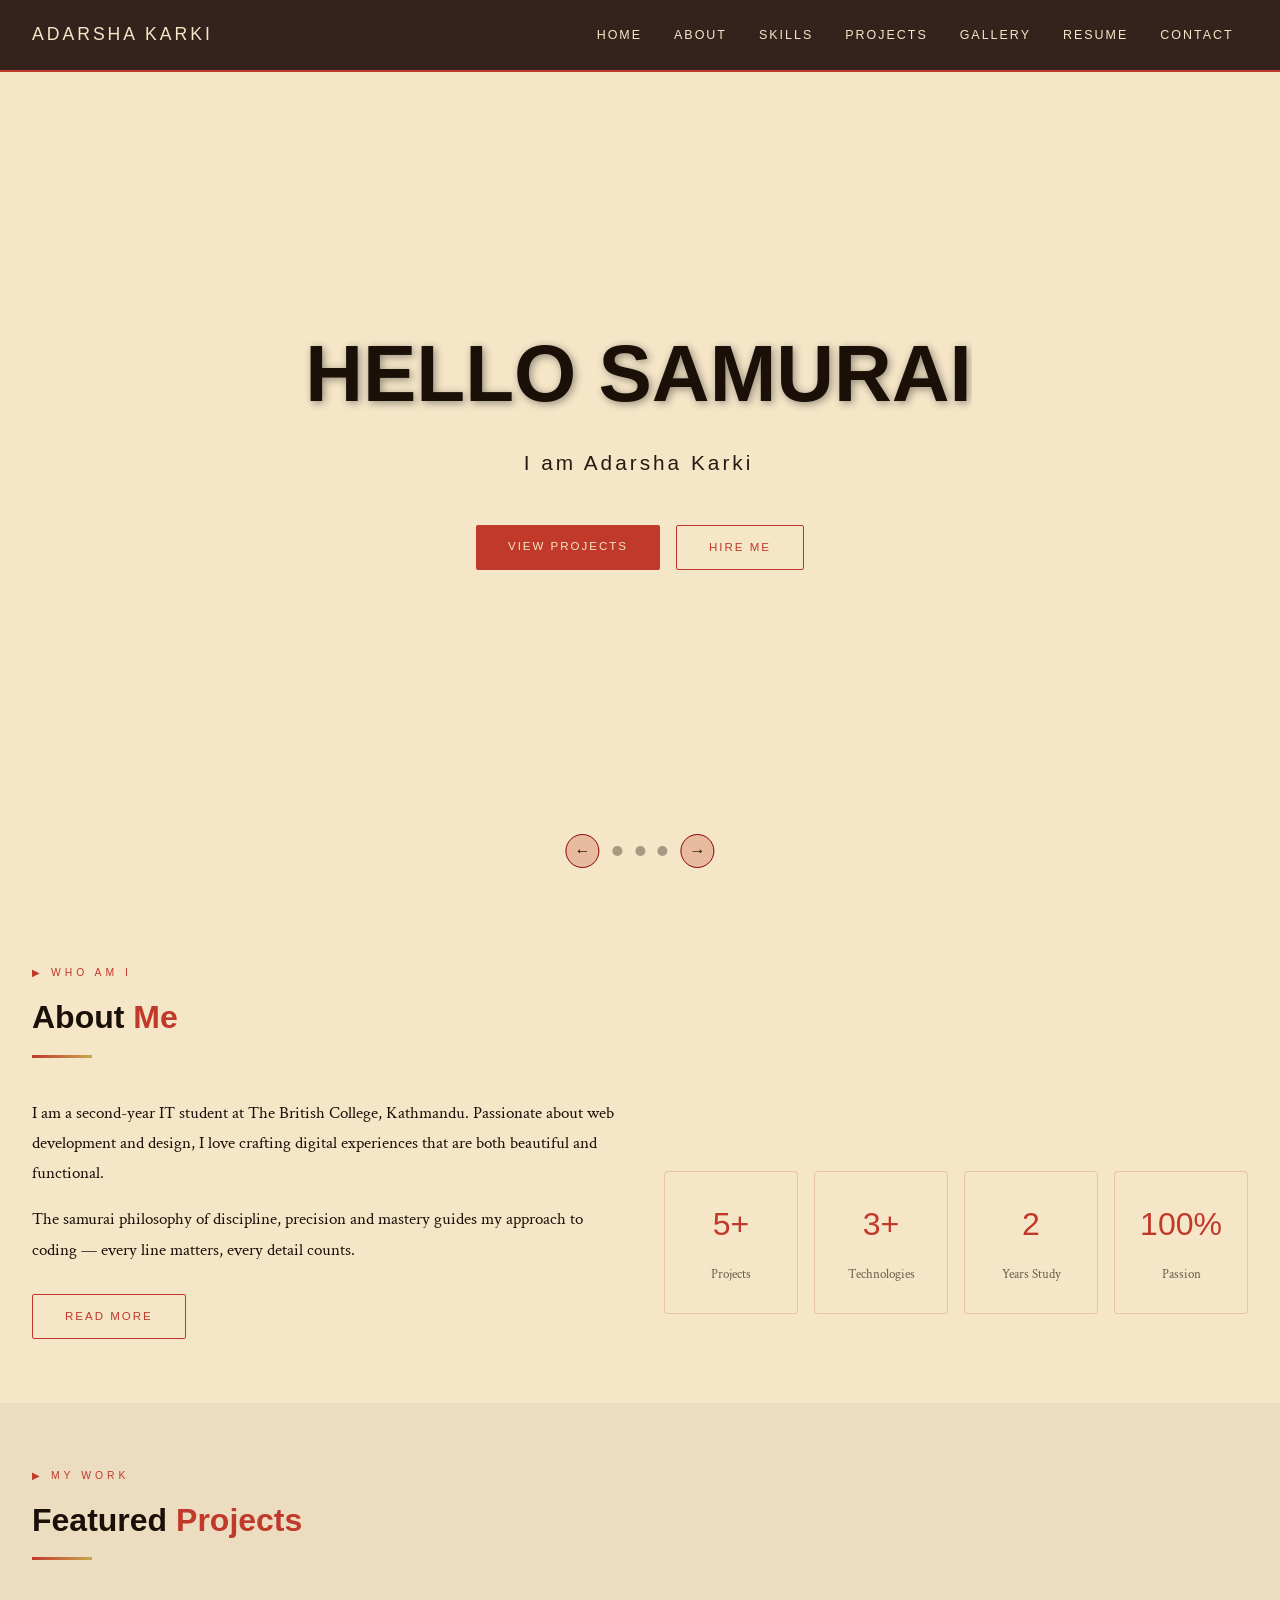
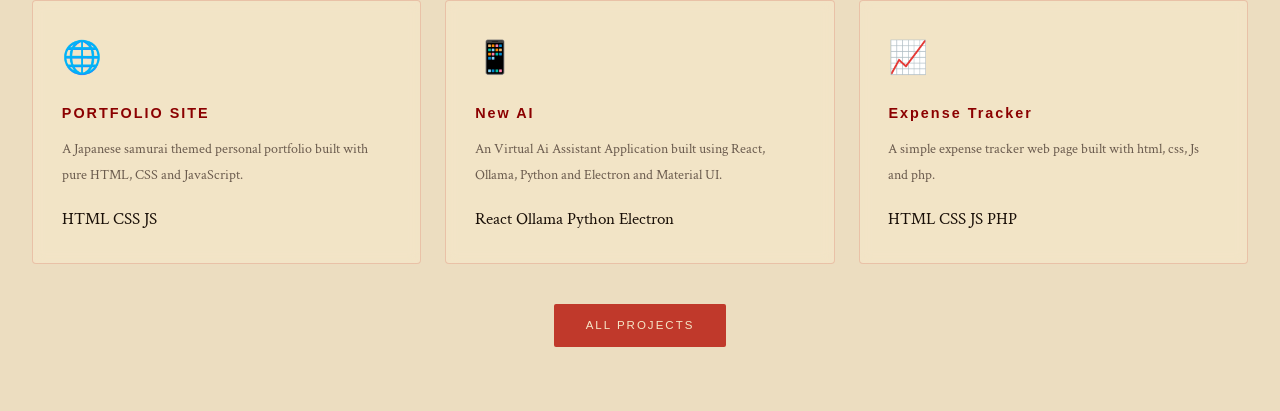
==== index.html @ e4d28530 "added feature projects in home page" ====
<!doctype html>
<html lang="en">
  <head>
    <meta charset="UTF-8" />
    <meta name="viewport" content="width=device-width, initial-scale=1.0" />
    <title>Adarsha Karki | Home</title>
    <link rel="preconnect" href="https://fonts.cdnfonts.com" />
    <link
      href="https://fonts.cdnfonts.com/css/electroharmonix"
      rel="stylesheet"
    />
    <link
      href="https://fonts.googleapis.com/css2?family=Cinzel:wght@400;700&family=Crimson+Text:ital,wght@0,400;0,600;1,400&display=swap"
      rel="stylesheet"
    />
    <link rel="stylesheet" href="css/style.css" />
  </head>
  <body>
    <!--  navbar  -->
    <header class="site-header">
      <div class="nav-inner">
        <a href="index.html" class="site-logo">ADARSHA KARKI</a>
        <nav>
          <ul class="nav-menu">
            <li><a href="index.html">Home</a></li>
            <li><a href="about.html">About</a></li>
            <li><a href="skills.html">Skills</a></li>
            <li><a href="projects.html">Projects</a></li>
            <li><a href="gallery.html">Gallery</a></li>
            <li><a href="resume.html">Resume</a></li>
            <li><a href="contact.html">Contact</a></li>
          </ul>
        </nav>
      </div>
    </header>
    <main>
      <!-- image slider -->
      <section class="hero">
        <div class="slider-wrap">
          <div class="slide slide-1 active">
            <div class="slide-content">
              <h1 class="hero-title">
                <span class="typing">HELLO SAMURAI</span>
              </h1>
              <p class="hero-sub">
                <span class="typing-2">I am Adarsha Karki</span>
              </p>
              <div
                style="
                  margin-top: 2rem;
                  display: flex;
                  gap: 1rem;
                  justify-content: center;
                  flex-wrap: wrap;
                "
              >
                <a href="projects.html" class="btn btn-red">View Projects</a>
                <a href="contact.html" class="btn btn-outline">Hire Me</a>
              </div>
            </div>
          </div>

          <div class="slide slide-2">
            <div class="slide-content">
              <h1 class="hero-title">WEB <span class="red">DEVELOPER</span></h1>
              <p class="hero-sub">HTML &bull; CSS &bull; JAVASCRIPT</p>
              <p
                style="
                  color: var(--charcoal);
                  max-width: 480px;
                  margin: 1rem auto 2rem;
                "
              >
                Building fast, clean and beautiful websites — one pixel at a
                time.
              </p>
              <a href="skills.html" class="btn btn-red">My Skills</a>
            </div>
          </div>

          <div class="slide slide-3">
            <div class="slide-content">
              <h1 class="hero-title">LET'S <span class="red">CREATE</span></h1>
              <p class="hero-sub">OPEN TO OPPORTUNITIES</p>
              <p
                style="
                  color: var(--charcoal);
                  max-width: 480px;
                  margin: 1rem auto 2rem;
                "
              >
                Available for freelance projects, internships and
                collaborations.
              </p>
              <a href="contact.html" class="btn btn-red">Get In Touch</a>
            </div>
          </div>
        </div>

        <div class="slider-controls">
          <button class="s-btn prev" aria-label="Previous slide">
            &#8592;
          </button>
          <button class="s-dot" aria-label="Slide 1"></button>
          <button class="s-dot" aria-label="Slide 2"></button>
          <button class="s-dot" aria-label="Slide 3"></button>
          <button class="s-btn next" aria-label="Next slide">&#8594;</button>
        </div>
      </section>

      <!-- short about me -->
      <section class="section">
        <div class="page-wrap">
          <span class="sec-label">&#9654; Who Am I</span>
          <h2 class="sec-title">About <span>Me</span></h2>
          <div class="sec-line"></div>
          <div class="grid-2" style="align-items: center; gap: 3rem">
            <div>
              <p style="margin-bottom: 1rem">
                I am a second-year IT student at The British College, Kathmandu.
                Passionate about web development and design, I love crafting
                digital experiences that are both beautiful and functional.
              </p>
              <p style="margin-bottom: 1.8rem">
                The samurai philosophy of discipline, precision and mastery
                guides my approach to coding — every line matters, every detail
                counts.
              </p>
              <a href="about.html" class="btn btn-outline">Read More</a>
            </div>
            <div class="stats-grid">
              <div class="stat-box">
                <span class="stat-num">5+</span>
                <span class="stat-lbl">Projects</span>
              </div>
              <div class="stat-box">
                <span class="stat-num">3+</span>
                <span class="stat-lbl">Technologies</span>
              </div>
              <div class="stat-box">
                <span class="stat-num">2</span>
                <span class="stat-lbl">Years Study</span>
              </div>
              <div class="stat-box">
                <span class="stat-num">100%</span>
                <span class="stat-lbl">Passion</span>
              </div>
            </div>
          </div>
        </div>
      </section>

      <!-- featured projects -->
      <section class="section section-alt">
        <div class="page-wrap">
          <span class="sec-label">&#9654; My Work</span>
          <h2 class="sec-title">Featured <span>Projects</span></h2>
          <div class="sec-line"></div>
          <div class="grid-3">
            <div class="card">
              <div style="font-size: 2rem; margin-bottom: 0.8rem">
                &#127760;
              </div>
              <h3
                style="
                  font-family: &quot;Electroharmonix&quot;, sans-serif;
                  font-size: 0.9rem;
                  letter-spacing: 2px;
                  margin-bottom: 0.6rem;
                  color: var(--red-dark);
                "
              >
                PORTFOLIO SITE
              </h3>
              <p
                style="
                  font-size: 0.9rem;
                  color: var(--muted);
                  margin-bottom: 1rem;
                "
              >
                A Japanese samurai themed personal portfolio built with pure
                HTML, CSS and JavaScript.
              </p>
              <span class="badge badge-red">HTML</span>
              <span class="badge badge-navy">CSS</span>
              <span class="badge badge-gold">JS</span>
            </div>
            <div class="card">
              <div style="font-size: 2rem; margin-bottom: 0.8rem">
                &#128241;
              </div>
              <h3
                style="
                  font-family: &quot;Electroharmonix&quot;, sans-serif;
                  font-size: 0.9rem;
                  letter-spacing: 2px;
                  margin-bottom: 0.6rem;
                  color: var(--red-dark);
                "
              >
                New AI
              </h3>
              <p
                style="
                  font-size: 0.9rem;
                  color: var(--muted);
                  margin-bottom: 1rem;
                "
              >
                An Virtual Ai Assistant Application built using React, Ollama,
                Python and Electron and Material UI.
              </p>
              <span class="badge badge-red">React</span>
              <span class="badge badge-gold">Ollama</span>
              <span class="badge badge-navy">Python</span>
              <span class="badge badge-gold">Electron</span>
            </div>
            <div class="card">
              <div style="font-size: 2rem; margin-bottom: 0.8rem">
                &#128200;
              </div>
              <h3
                style="
                  font-family: &quot;Electroharmonix&quot;, sans-serif;
                  font-size: 0.9rem;
                  letter-spacing: 2px;
                  margin-bottom: 0.6rem;
                  color: var(--red-dark);
                "
              >
                Expense Tracker
              </h3>
              <p
                style="
                  font-size: 0.9rem;
                  color: var(--muted);
                  margin-bottom: 1rem;
                "
              >
                A simple expense tracker web page built with html, css, Js and
                php.
              </p>
              <span class="badge badge-red">HTML</span>
              <span class="badge badge-navy">CSS</span>
              <span class="badge badge-gold">JS</span>
              <span class="badge badge-red">PHP</span>
            </div>
          </div>
          <div style="text-align: center; margin-top: 2.5rem">
            <a href="projects.html" class="btn btn-red">All Projects</a>
          </div>
        </div>
      </section>
    </main>

    <script src="js/main.js"></script>
  </body>
</html>
---- css/style.css ----
@import url("https://fonts.cdnfonts.com/css/electroharmonix");
@import url("https://fonts.googleapis.com/css2?family=Cinzel:wght@400;600;700&family=Crimson+Text:ital,wght@0,400;0,600;1,400&display=swap");

/* variables */
:root {
  --red: #c0392b;
  --red-dark: #8b0000;
  --red-light: #e74c3c;
  --cream: #f5e6c8;
  --parchment: #ede0c4;
  --ink: #1a1008;
  --charcoal: #2c1810;
  --navy: #1a1f3a;
  --gold: #c9a84c;
  --muted: #6b5c4e;
  --max-width: 1280px;
  --nav-h: 72px;
}

*,
*::before,
*::after {
  margin: 0;
  padding: 0;
  box-sizing: border-box;
}

html {
  scroll-behavior: smooth;
}

body {
  background: var(--cream);
  color: var(--ink);
  font-family: "Crimson Text", Georgia, serif;
  font-size: 1.05rem;
  line-height: 1.8;
  min-height: 100vh;
  overflow-x: hidden;
}

.page-wrap {
  max-width: var(--max-width);
  margin: 0 auto;
  padding: 0 2rem;
}

/*  nav bar css */
.site-header {
  position: fixed;
  top: 0;
  left: 0;
  right: 0;
  height: var(--nav-h);
  z-index: 9999;
  background: rgba(26, 8, 4, 0.88);
  backdrop-filter: blur(10px);
  border-bottom: 2px solid var(--red);
}
.nav-inner {
  max-width: var(--max-width);
  margin: 0 auto;
  padding: 0 2rem;
  height: 100%;
  display: flex;
  align-items: center;
  justify-content: space-between;
}
.site-logo {
  font-family: "Electroharmonix", sans-serif;
  font-size: 1.1rem;
  color: var(--cream);
  text-decoration: none;
  letter-spacing: 3px;
}
.site-logo span {
  color: var(--red-light);
}

.nav-menu {
  display: flex;
  list-style: none;
  gap: 0.2rem;
}
.nav-menu a {
  font-family: "Electroharmonix", sans-serif;
  font-size: 0.78rem;
  letter-spacing: 2px;
  color: var(--cream);
  text-decoration: none;
  padding: 0.4rem 0.9rem;
  transition:
    color 0.25s,
    border-color 0.25s;
  border-bottom: 2px solid transparent;
  text-transform: uppercase;
}
.nav-menu a:hover {
  color: var(--red-light);
  border-color: var(--red-light);
}
.nav-menu a:visited {
  color: #d4a5a5;
}
.nav-menu a.active {
  color: var(--red-light);
  border-color: var(--red);
}

.hero {
  background-image: url(../images/samurai.png);
  background-position: center;
  background-attachment: fixed;
  background-size: cover;
  min-height: 100vh;
  display: flex;
  align-items: center;
  justify-content: center;
  padding-top: var(--nav-h);
  text-align: center;
  position: relative;
  overflow: hidden;
}
.slider-wrap {
  position: absolute;
  inset: 0;
}
.slide {
  position: absolute;
  inset: 0;
  display: flex;
  align-items: center;
  justify-content: center;
  opacity: 0;
  transition: opacity 1s ease;
  padding: 2rem;
}
.slide.active {
  opacity: 1;
}
.slide-content {
  position: relative;
  z-index: 2;
}

.hero-title {
  font-family: "Electroharmonix", sans-serif;
  font-size: clamp(2rem, 7vw, 5rem);
  color: var(--ink);
  text-shadow: 2px 2px 8px rgba(0, 0, 0, 0.4);
  line-height: 1.1;
  margin-bottom: 0.6rem;
}
.hero-title .red {
  color: var(--red);
}
.hero-sub {
  font-family: "Electroharmonix", sans-serif;
  font-size: clamp(0.9rem, 2.5vw, 1.3rem);
  color: var(--charcoal);
  letter-spacing: 3px;
  margin-bottom: 2rem;
}

/* typing animation (keep your existing effect) */
.typing {
  overflow: hidden;
  white-space: nowrap;
  border-right: 3px solid var(--ink);
  width: 0;
  animation:
    typing 3s steps(20) forwards,
    blink 0.7s step-end 3,
    hideCursor 0s forwards 3s;
  display: inline-block;
}
.typing-2 {
  overflow: hidden;
  white-space: nowrap;
  border-right: 3px solid transparent;
  width: 0;
  display: inline-block;
  animation:
    typing 3s steps(20) forwards 3s,
    showCursor 0s forwards 3s,
    blink 0.7s step-end 3 3s,
    hideCursor 0s forwards 6s;
}
@keyframes typing {
  from {
    width: 0;
  }
  to {
    width: 100%;
  }
}
@keyframes blink {
  50% {
    border-color: transparent;
  }
}
@keyframes showCursor {
  to {
    border-color: var(--ink);
  }
}
@keyframes hideCursor {
  to {
    border-color: transparent;
  }
}

.slider-controls {
  position: absolute;
  bottom: 2rem;
  left: 50%;
  transform: translateX(-50%);
  display: flex;
  align-items: center;
  gap: 0.8rem;
  z-index: 10;
}
.s-dot {
  width: 10px;
  height: 10px;
  border-radius: 50%;
  background: rgba(26, 8, 4, 0.35);
  border: none;
  cursor: pointer;
  transition: all 0.3s;
}
.s-dot.active {
  background: var(--red);
  transform: scale(1.4);
}
.s-btn {
  background: rgba(192, 57, 43, 0.25);
  border: 1px solid var(--red-dark);
  color: var(--ink);
  width: 34px;
  height: 34px;
  border-radius: 50%;
  cursor: pointer;
  font-size: 1rem;
  display: flex;
  align-items: center;
  justify-content: center;
  transition: background 0.25s;
}
.s-btn:hover {
  background: rgba(192, 57, 43, 0.55);
}

/* buttons */
.btn {
  display: inline-block;
  padding: 0.7rem 2rem;
  font-family: "Electroharmonix", sans-serif;
  font-size: 0.72rem;
  letter-spacing: 2px;
  text-decoration: none;
  cursor: pointer;
  border-radius: 2px;
  transition: all 0.3s;
  border: none;
  text-transform: uppercase;
}
.btn-red {
  background: var(--red);
  color: var(--cream);
}
.btn-red:hover {
  background: var(--red-dark);
  transform: translateY(-2px);
}
.btn-outline {
  background: transparent;
  color: var(--red);
  border: 1.5px solid var(--red);
}
.btn-outline:hover {
  background: var(--red);
  color: var(--cream);
  transform: translateY(-2px);
}

.section {
  padding: 4rem 0;
}
.section-alt {
  background: rgba(26, 8, 4, 0.04);
}

.sec-label {
  font-family: "Electroharmonix", sans-serif;
  font-size: 0.65rem;
  letter-spacing: 4px;
  color: var(--red);
  text-transform: uppercase;
  display: block;
  margin-bottom: 0.4rem;
}
.sec-title {
  font-family: "Electroharmonix", sans-serif;
  font-size: clamp(1.3rem, 3vw, 2rem);
  color: var(--ink);
  margin-bottom: 0.5rem;
}
.sec-title span {
  color: var(--red);
}
.sec-line {
  width: 60px;
  height: 3px;
  background: linear-gradient(90deg, var(--red), var(--gold));
  margin-bottom: 2.5rem;
}

/* grid layouts */
.grid-2 {
  display: grid;
  grid-template-columns: repeat(auto-fit, minmax(280px, 1fr));
  gap: 1.5rem;
}
.grid-3 {
  display: grid;
  grid-template-columns: repeat(auto-fit, minmax(240px, 1fr));
  gap: 1.5rem;
}
.grid-4 {
  display: grid;
  grid-template-columns: repeat(auto-fit, minmax(200px, 1fr));
  gap: 1.2rem;
}

/* status grid */
.stats-grid {
  display: grid;
  grid-template-columns: repeat(4, 1fr);
  gap: 1rem;
  margin-top: 3rem;
}
.stat-box {
  text-align: center;
  padding: 1.5rem 1rem;
  background: rgba(245, 230, 200, 0.75);
  border: 1px solid rgba(192, 57, 43, 0.2);
  border-radius: 4px;
}
.stat-num {
  font-family: sans-serif;
  font-size: 2rem;
  color: var(--red);
  display: block;
  margin-bottom: 0.3rem;
}
.stat-lbl {
  font-size: 0.82rem;
  color: var(--muted);
}

/* cards */
.card {
  background: rgba(245, 230, 200, 0.75);
  border: 1px solid rgba(192, 57, 43, 0.2);
  border-radius: 4px;
  padding: 1.8rem;
  backdrop-filter: blur(6px);
  transition:
    border-color 0.3s,
    transform 0.3s,
    box-shadow 0.3s;
}
.card:hover {
  border-color: var(--red);
  transform: translateY(-4px);
  box-shadow: 0 8px 24px rgba(192, 57, 43, 0.15);
}
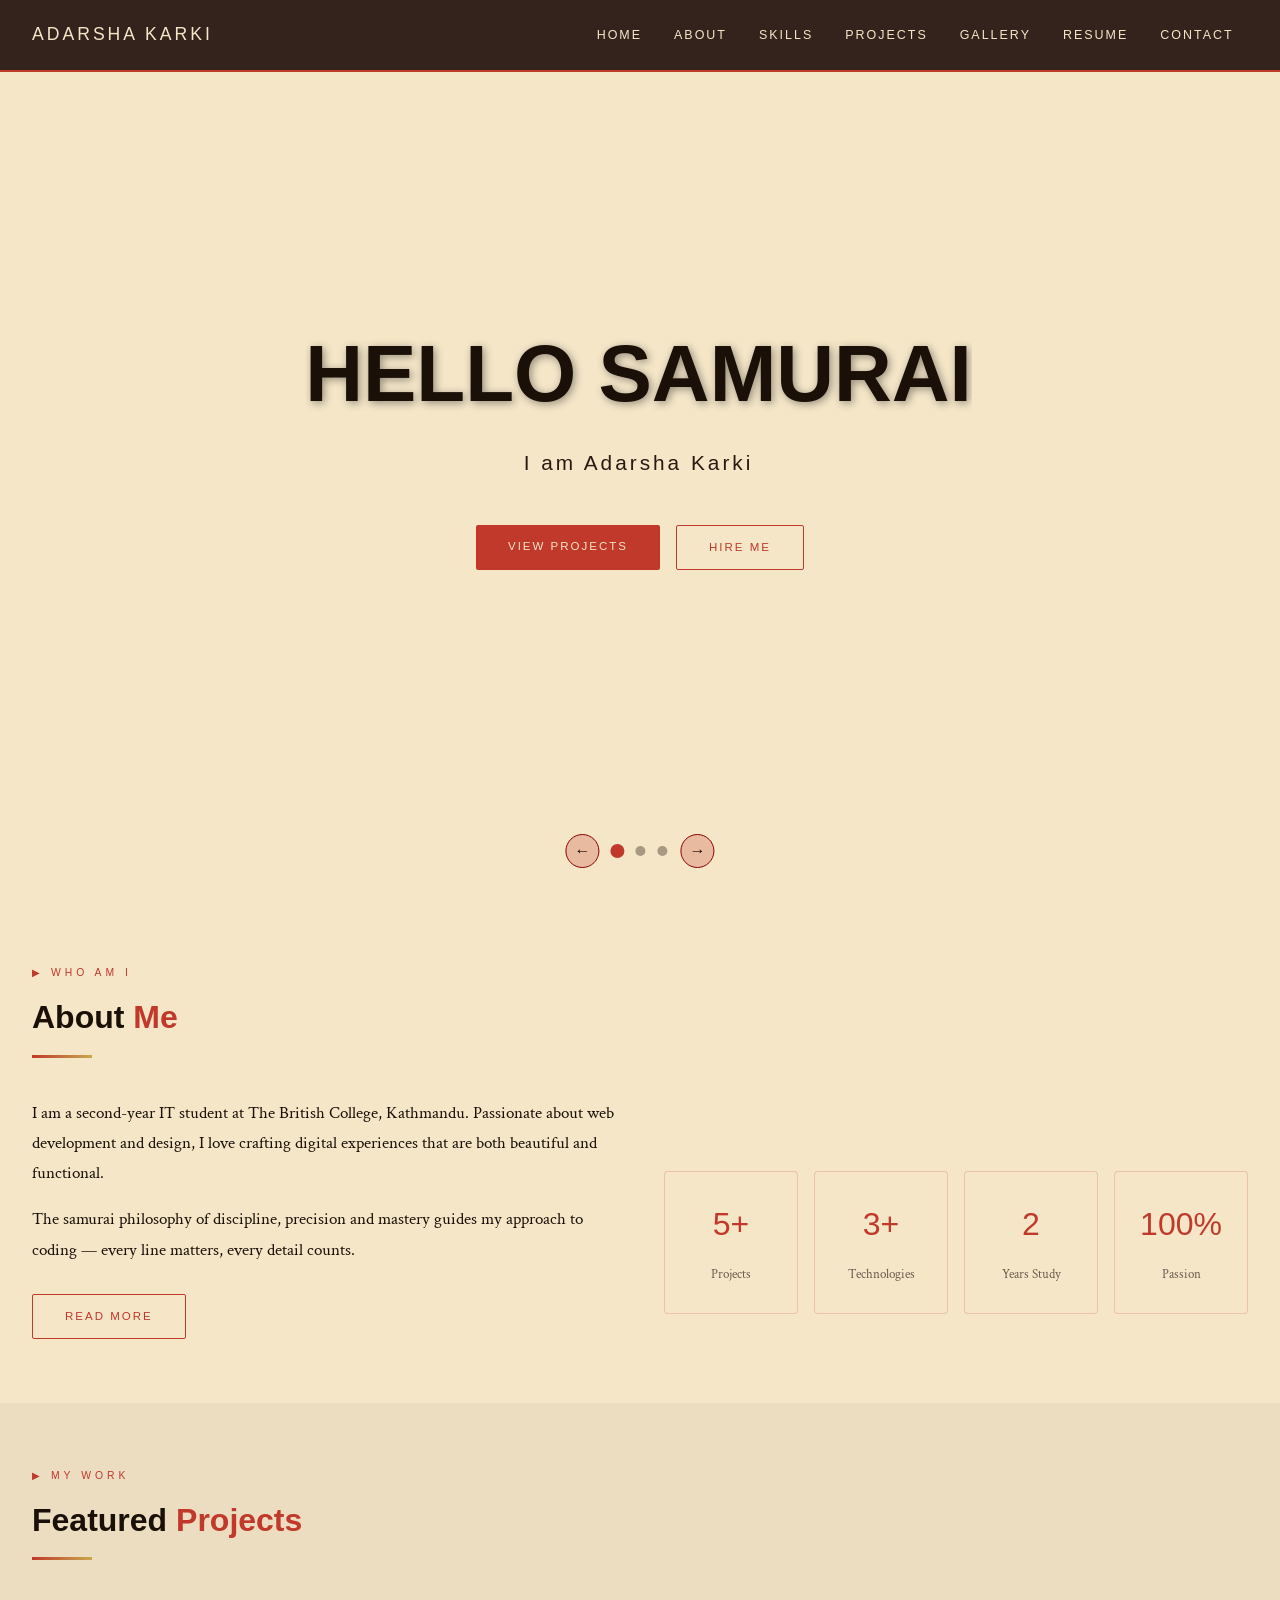
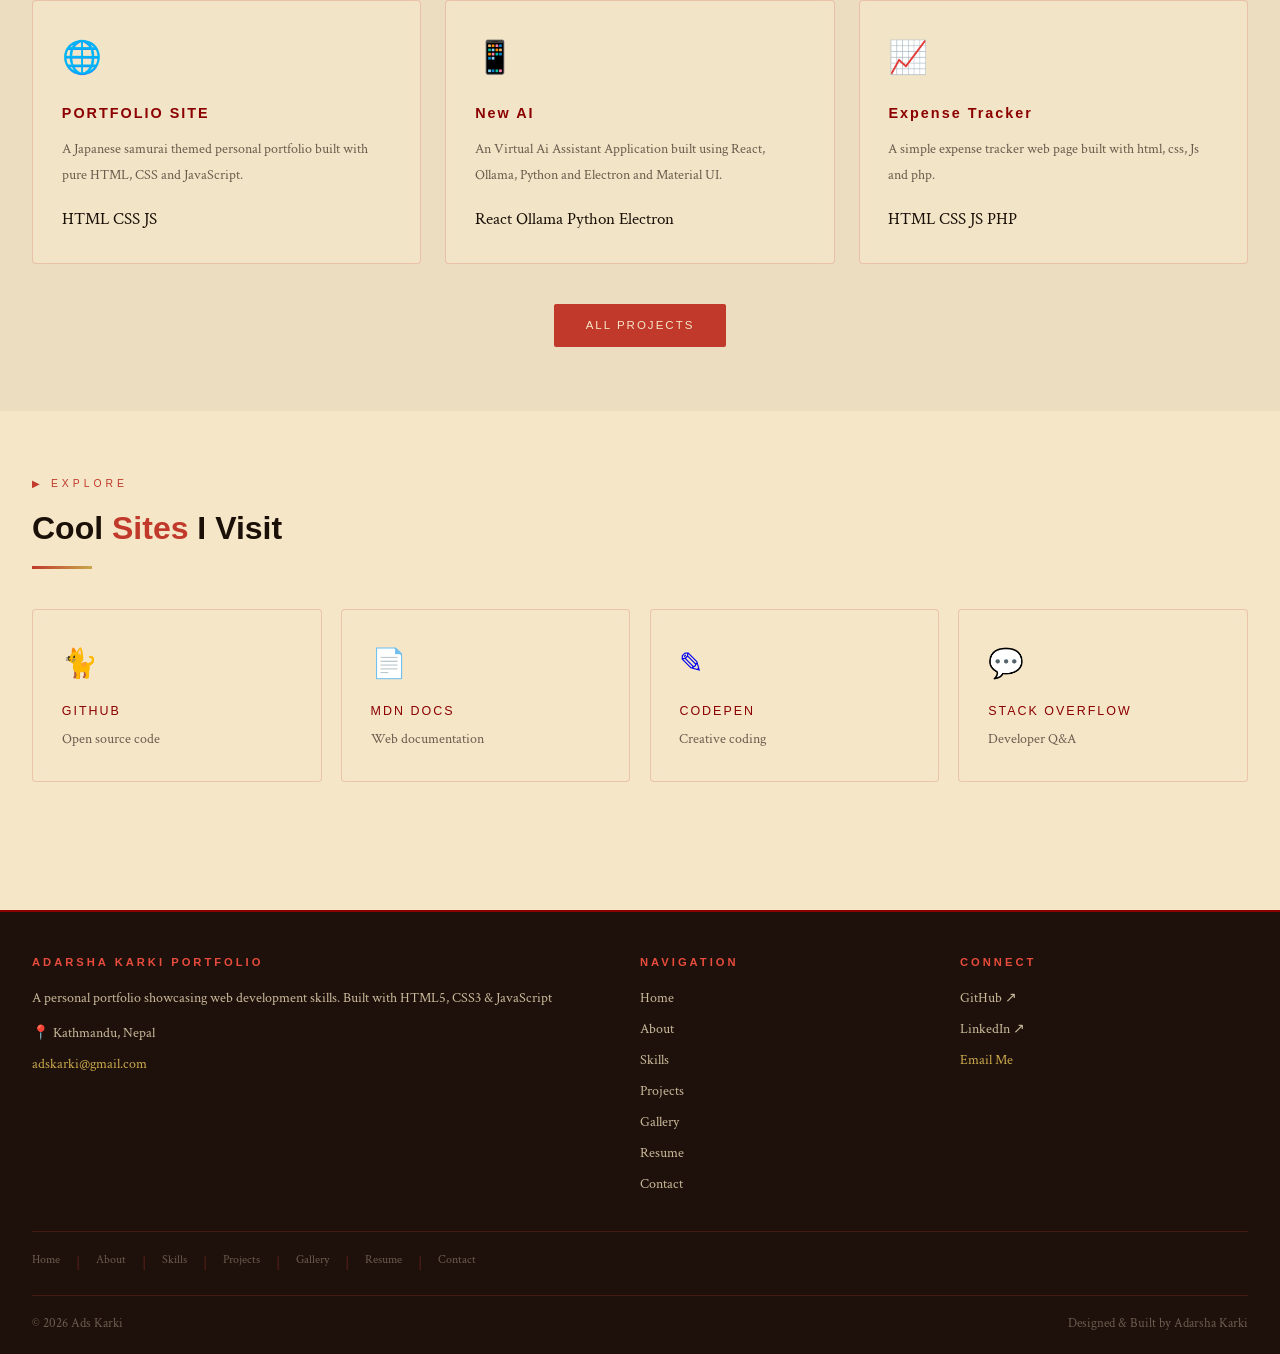
==== commit a1a033a8: "completed home page v1" ====
--- a/index.html
+++ b/index.html
@@ -252,7 +252,175 @@
           </div>
         </div>
       </section>
+
+      <!--  cool site i visit -->
+      <section class="section">
+        <div class="page-wrap">
+          <span class="sec-label">&#9654; Explore</span>
+          <h2 class="sec-title">Cool <span>Sites</span> I Visit</h2>
+          <div class="sec-line"></div>
+          <div class="grid-4">
+            <a
+              href="https://github.com"
+              target="_blank"
+              class="card"
+              style="text-decoration: none; display: block"
+              ><!-- req #16: target blank -->
+              <div style="font-size: 1.8rem; margin-bottom: 0.6rem">
+                &#128008;
+              </div>
+              <div
+                style="
+                  font-family: &quot;Electroharmonix&quot;, sans-serif;
+                  font-size: 0.78rem;
+                  letter-spacing: 2px;
+                  color: var(--red-dark);
+                  margin-bottom: 0.3rem;
+                "
+              >
+                GITHUB
+              </div>
+              <div style="font-size: 0.85rem; color: var(--muted)">
+                Open source code
+              </div>
+            </a>
+            <a
+              href="https://developer.mozilla.org"
+              target="_blank"
+              class="card"
+              style="text-decoration: none; display: block"
+            >
+              <div style="font-size: 1.8rem; margin-bottom: 0.6rem">
+                &#128196;
+              </div>
+              <div
+                style="
+                  font-family: &quot;Electroharmonix&quot;, sans-serif;
+                  font-size: 0.78rem;
+                  letter-spacing: 2px;
+                  color: var(--red-dark);
+                  margin-bottom: 0.3rem;
+                "
+              >
+                MDN DOCS
+              </div>
+              <div style="font-size: 0.85rem; color: var(--muted)">
+                Web documentation
+              </div>
+            </a>
+            <a
+              href="https://codepen.io"
+              target="_blank"
+              class="card"
+              style="text-decoration: none; display: block"
+            >
+              <div style="font-size: 1.8rem; margin-bottom: 0.6rem">
+                &#9998;
+              </div>
+              <div
+                style="
+                  font-family: &quot;Electroharmonix&quot;, sans-serif;
+                  font-size: 0.78rem;
+                  letter-spacing: 2px;
+                  color: var(--red-dark);
+                  margin-bottom: 0.3rem;
+                "
+              >
+                CODEPEN
+              </div>
+              <div style="font-size: 0.85rem; color: var(--muted)">
+                Creative coding
+              </div>
+            </a>
+            <a
+              href="https://stackoverflow.com"
+              target="_blank"
+              class="card"
+              style="text-decoration: none; display: block"
+            >
+              <div style="font-size: 1.8rem; margin-bottom: 0.6rem">
+                &#128172;
+              </div>
+              <div
+                style="
+                  font-family: &quot;Electroharmonix&quot;, sans-serif;
+                  font-size: 0.78rem;
+                  letter-spacing: 2px;
+                  color: var(--red-dark);
+                  margin-bottom: 0.3rem;
+                "
+              >
+                STACK OVERFLOW
+              </div>
+              <div style="font-size: 0.85rem; color: var(--muted)">
+                Developer Q&amp;A
+              </div>
+            </a>
+          </div>
+        </div>
+      </section>
     </main>
+
+    <!-- footer -->
+    <footer class="site-footer">
+      <div class="page-wrap">
+        <div class="footer-grid">
+          <div class="footer-col">
+            <h4>Adarsha Karki Portfolio</h4>
+            <p>
+              A personal portfolio showcasing web development skills. Built with
+              HTML5, CSS3 &amp; JavaScript
+            </p>
+            <p style="margin-top: 0.6rem">&#128205; Kathmandu, Nepal</p>
+            <p style="margin-top: 0.3rem">
+              <a href="mailto:adskarki@gmail.com" class="footer-email"
+                >adskarki@gmail.com</a
+              >
+            </p>
+            <!-- req #13 -->
+          </div>
+          <div class="footer-col">
+            <h4>Navigation</h4>
+            <a href="index.html">Home</a>
+            <a href="about.html">About</a>
+            <a href="skills.html">Skills</a>
+            <a href="projects.html">Projects</a>
+            <a href="gallery.html">Gallery</a>
+            <a href="resume.html">Resume</a>
+            <a href="contact.html">Contact</a>
+          </div>
+          <div class="footer-col">
+            <h4>Connect</h4>
+            <a
+              href="https://github.com/Ads4331X"
+              target="_blank"
+              class="ext-link"
+              >GitHub &#8599;</a
+            >
+            <a href="https://linkedin.com" target="_blank" class="ext-link"
+              >LinkedIn &#8599;</a
+            >
+            <a href="mailto:adarsha@email.com" class="footer-email">Email Me</a>
+          </div>
+        </div>
+
+        <!-- Secondary text-only navigation  -->
+        <div class="footer-sec-nav">
+          <a href="index.html">Home</a><span>|</span>
+          <a href="about.html">About</a><span>|</span>
+          <a href="skills.html">Skills</a><span>|</span>
+          <a href="projects.html">Projects</a><span>|</span>
+          <a href="gallery.html">Gallery</a><span>|</span>
+          <a href="resume.html">Resume</a><span>|</span>
+          <a href="contact.html">Contact</a>
+        </div>
+
+        <div class="footer-bottom">
+          <p>&copy; 2026 Ads Karki</p>
+          <p>Designed &amp; Built by Adarsha Karki</p>
+        </div>
+      </div>
+    </footer>
 
     <script src="js/main.js"></script>
   </body>
--- a/css/style.css
+++ b/css/style.css
@@ -376,3 +376,83 @@
   transform: translateY(-4px);
   box-shadow: 0 8px 24px rgba(192, 57, 43, 0.15);
 }
+
+/* footer */
+.site-footer {
+  background: rgba(20, 6, 2, 0.95);
+  border-top: 2px solid var(--red-dark);
+  padding: 2.5rem 0 1.2rem;
+  position: relative;
+  z-index: 10;
+  margin-top: 4rem;
+}
+.footer-grid {
+  display: grid;
+  grid-template-columns: 2fr 1fr 1fr;
+  gap: 2rem;
+  margin-bottom: 1.8rem;
+}
+.footer-col h4 {
+  font-family: "Electroharmonix", sans-serif;
+  font-size: 0.7rem;
+  letter-spacing: 3px;
+  color: var(--red-light);
+  text-transform: uppercase;
+  margin-bottom: 0.9rem;
+}
+.footer-col p,
+.footer-col a {
+  font-size: 0.88rem;
+  color: #c9b99a;
+  text-decoration: none;
+  display: block;
+  margin-bottom: 0.35rem;
+  transition: color 0.2s;
+}
+.footer-col a:hover {
+  color: var(--red-light);
+}
+.footer-col a:visited {
+  color: #a07878;
+}
+.footer-email {
+  color: var(--gold) !important;
+}
+
+/* secondary text-only nav in footer  */
+.footer-sec-nav {
+  display: flex;
+  flex-wrap: wrap;
+  gap: 0.5rem 1rem;
+  padding: 1rem 0;
+  border-top: 1px solid rgba(192, 57, 43, 0.25);
+  border-bottom: 1px solid rgba(192, 57, 43, 0.25);
+  margin-bottom: 1rem;
+}
+.footer-sec-nav a {
+  font-size: 0.78rem;
+  color: var(--muted);
+  text-decoration: none;
+  transition: color 0.2s;
+}
+.footer-sec-nav a:hover {
+  color: var(--red-light);
+}
+.footer-sec-nav a:visited {
+  color: #8a6060;
+}
+.footer-sec-nav span {
+  color: rgba(192, 57, 43, 0.35);
+}
+
+.footer-bottom {
+  display: flex;
+  justify-content: space-between;
+  align-items: center;
+  flex-wrap: wrap;
+  gap: 0.5rem;
+}
+.footer-bottom p {
+  font-size: 0.8rem;
+  color: var(--muted);
+}
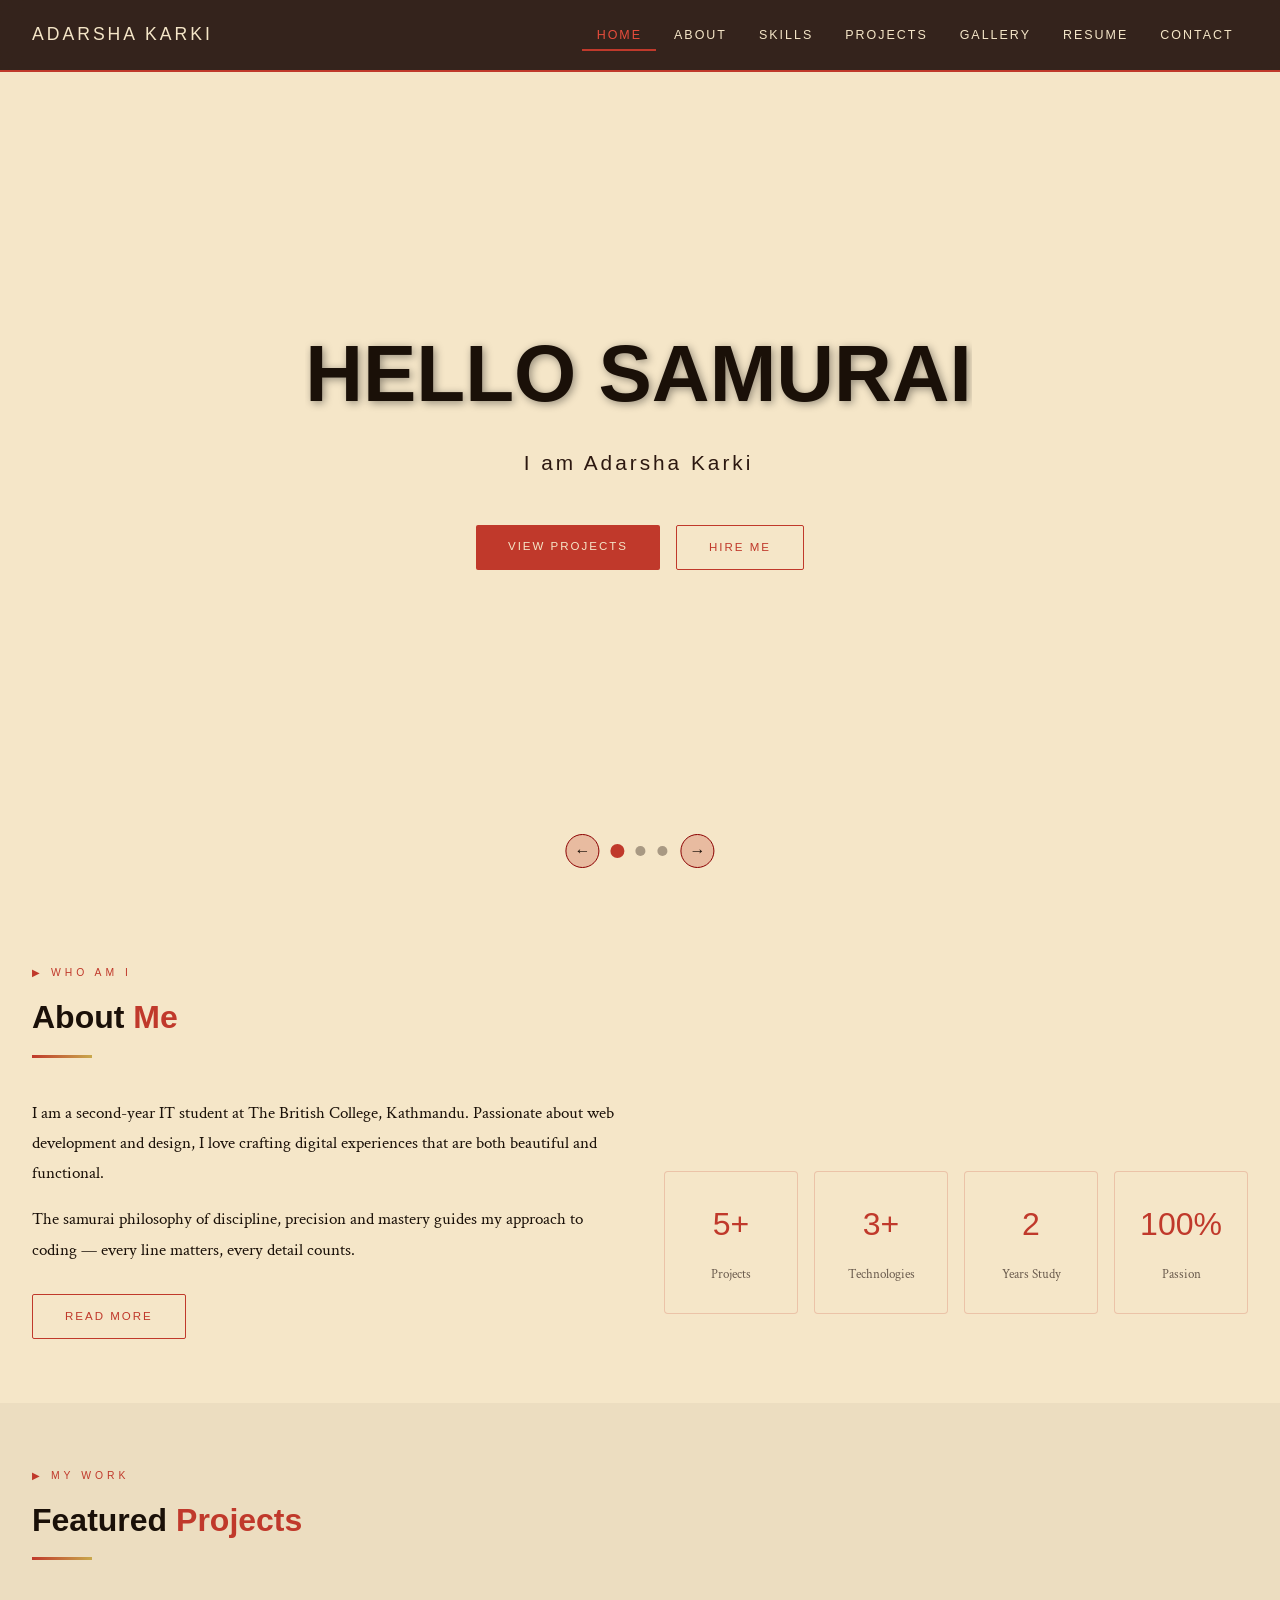
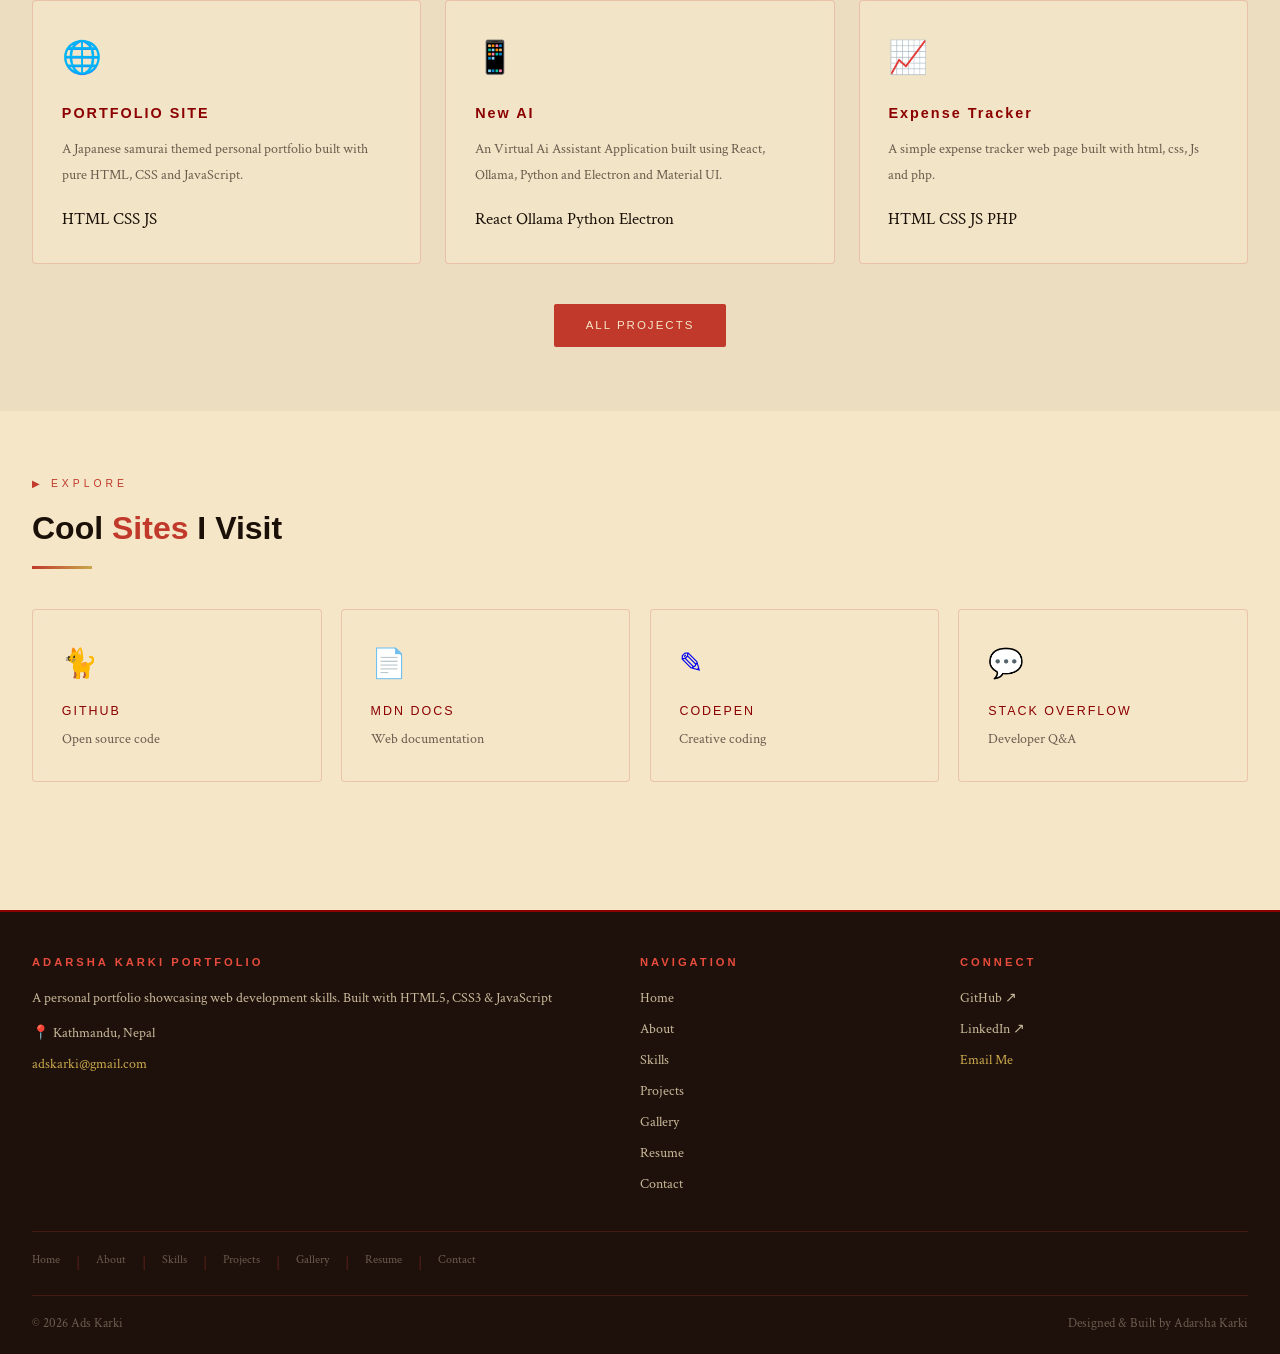
==== commit 1d7a776d: "made header and footer load by js using fetch" ====
--- a/index.html
+++ b/index.html
@@ -17,22 +17,7 @@
   </head>
   <body>
     <!--  navbar  -->
-    <header class="site-header">
-      <div class="nav-inner">
-        <a href="index.html" class="site-logo">ADARSHA KARKI</a>
-        <nav>
-          <ul class="nav-menu">
-            <li><a href="index.html">Home</a></li>
-            <li><a href="about.html">About</a></li>
-            <li><a href="skills.html">Skills</a></li>
-            <li><a href="projects.html">Projects</a></li>
-            <li><a href="gallery.html">Gallery</a></li>
-            <li><a href="resume.html">Resume</a></li>
-            <li><a href="contact.html">Contact</a></li>
-          </ul>
-        </nav>
-      </div>
-    </header>
+    <div id="header-placeholder"></div>
     <main>
       <!-- image slider -->
       <section class="hero">
@@ -362,65 +347,7 @@
     </main>
 
     <!-- footer -->
-    <footer class="site-footer">
-      <div class="page-wrap">
-        <div class="footer-grid">
-          <div class="footer-col">
-            <h4>Adarsha Karki Portfolio</h4>
-            <p>
-              A personal portfolio showcasing web development skills. Built with
-              HTML5, CSS3 &amp; JavaScript
-            </p>
-            <p style="margin-top: 0.6rem">&#128205; Kathmandu, Nepal</p>
-            <p style="margin-top: 0.3rem">
-              <a href="mailto:adskarki@gmail.com" class="footer-email"
-                >adskarki@gmail.com</a
-              >
-            </p>
-            <!-- req #13 -->
-          </div>
-          <div class="footer-col">
-            <h4>Navigation</h4>
-            <a href="index.html">Home</a>
-            <a href="about.html">About</a>
-            <a href="skills.html">Skills</a>
-            <a href="projects.html">Projects</a>
-            <a href="gallery.html">Gallery</a>
-            <a href="resume.html">Resume</a>
-            <a href="contact.html">Contact</a>
-          </div>
-          <div class="footer-col">
-            <h4>Connect</h4>
-            <a
-              href="https://github.com/Ads4331X"
-              target="_blank"
-              class="ext-link"
-              >GitHub &#8599;</a
-            >
-            <a href="https://linkedin.com" target="_blank" class="ext-link"
-              >LinkedIn &#8599;</a
-            >
-            <a href="mailto:adarsha@email.com" class="footer-email">Email Me</a>
-          </div>
-        </div>
-
-        <!-- Secondary text-only navigation  -->
-        <div class="footer-sec-nav">
-          <a href="index.html">Home</a><span>|</span>
-          <a href="about.html">About</a><span>|</span>
-          <a href="skills.html">Skills</a><span>|</span>
-          <a href="projects.html">Projects</a><span>|</span>
-          <a href="gallery.html">Gallery</a><span>|</span>
-          <a href="resume.html">Resume</a><span>|</span>
-          <a href="contact.html">Contact</a>
-        </div>
-
-        <div class="footer-bottom">
-          <p>&copy; 2026 Ads Karki</p>
-          <p>Designed &amp; Built by Adarsha Karki</p>
-        </div>
-      </div>
-    </footer>
+    <div id="footer-placeholder"></div>
 
     <script src="js/main.js"></script>
   </body>
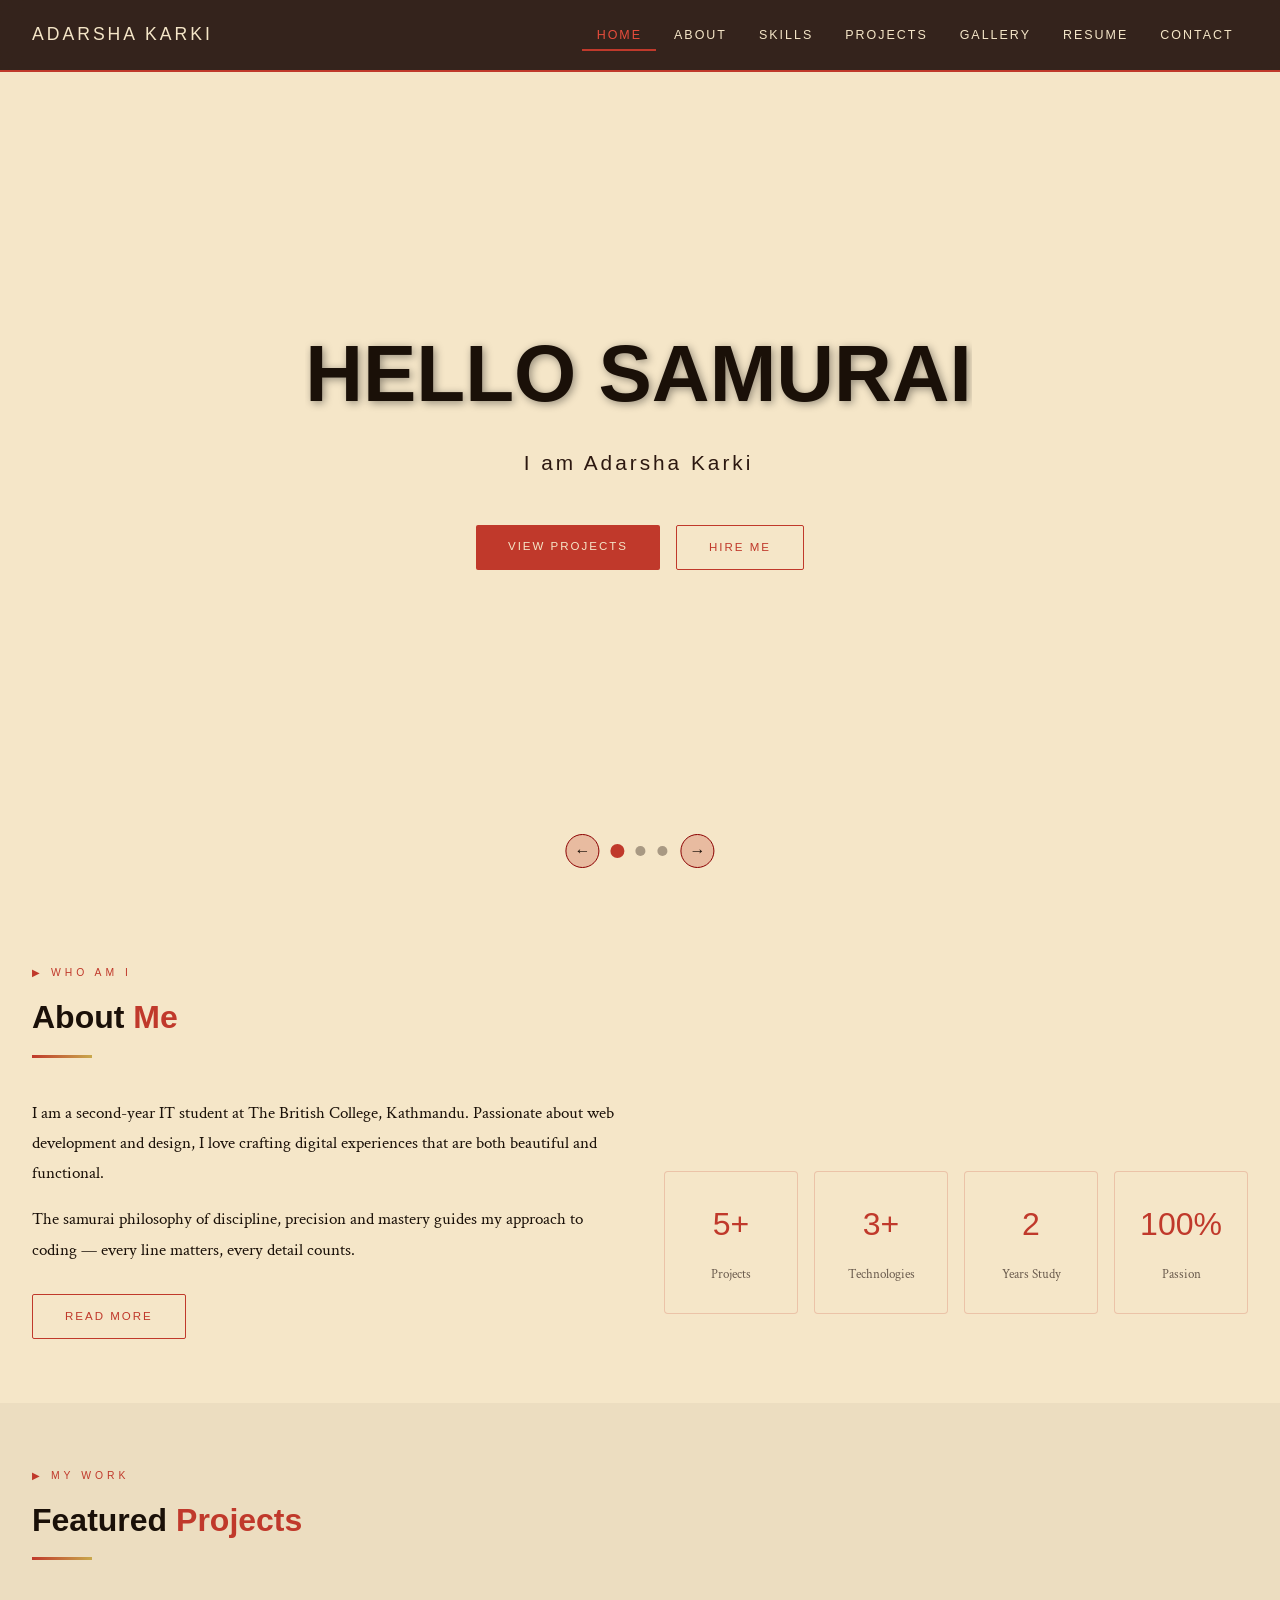
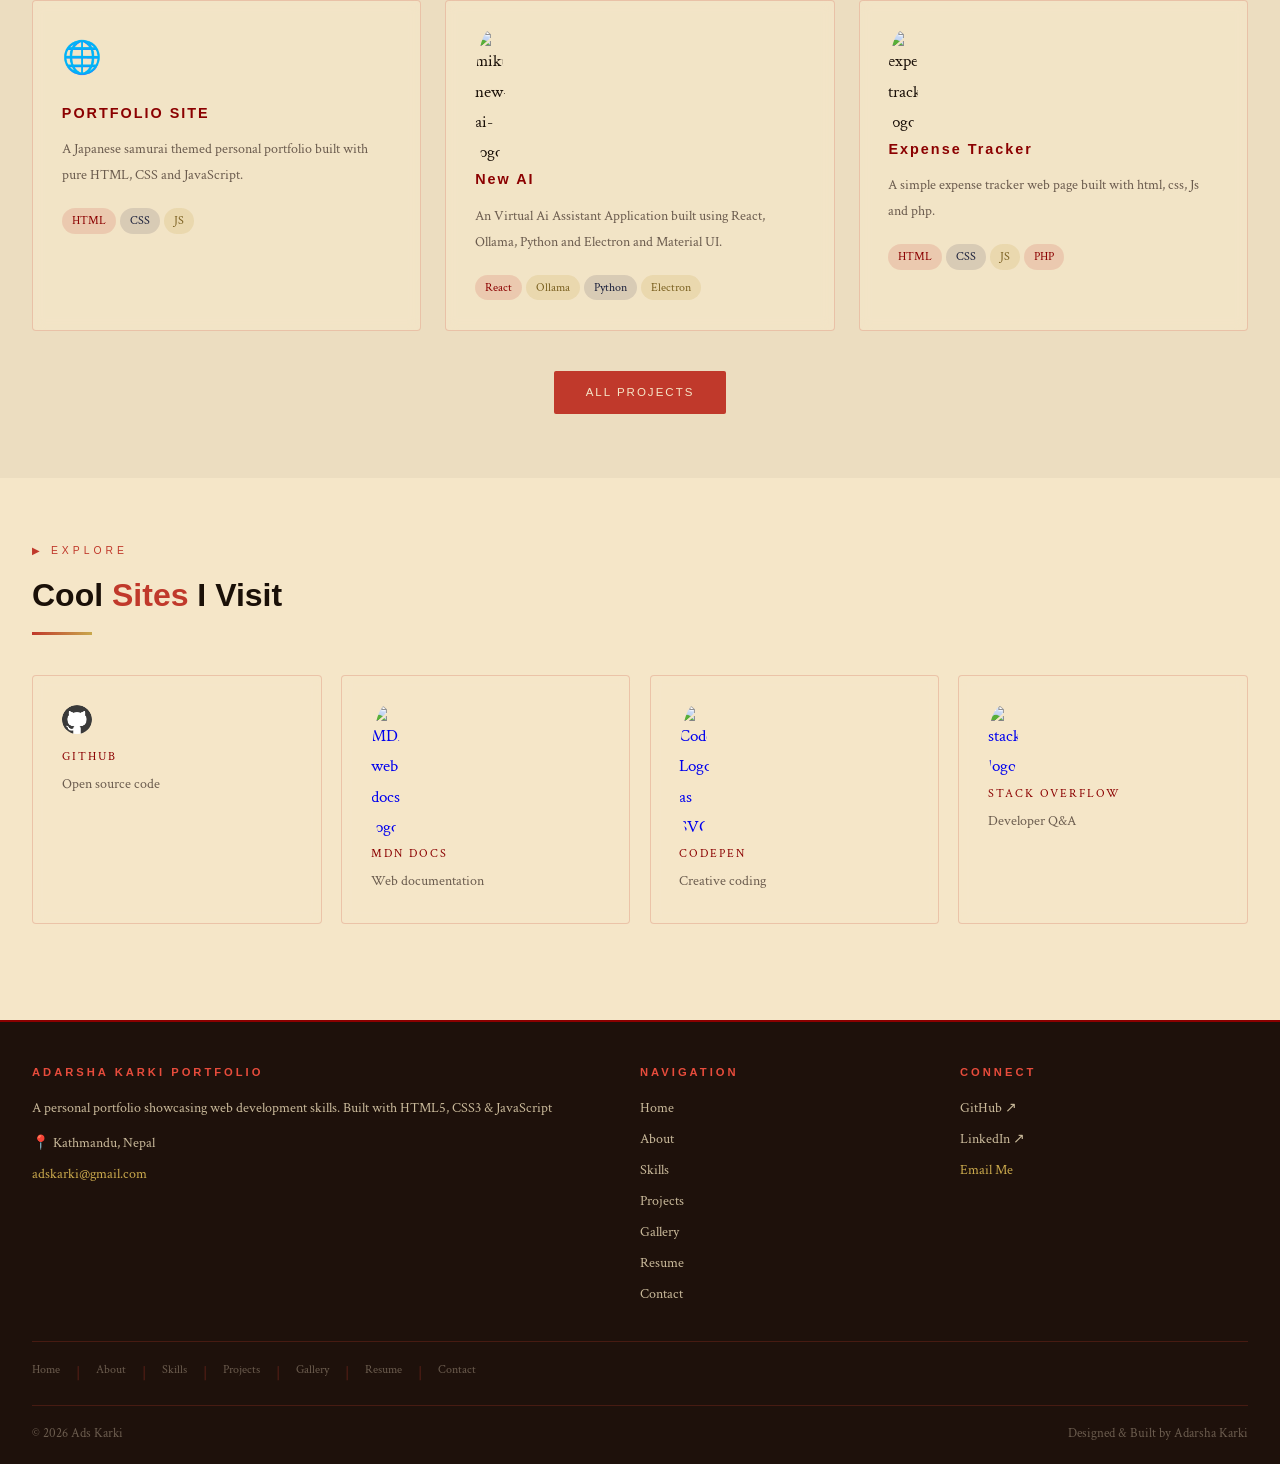
==== commit c71961e5: "changed to real logos" ====
--- a/index.html
+++ b/index.html
@@ -172,9 +172,11 @@
               <span class="badge badge-gold">JS</span>
             </div>
             <div class="card">
-              <div style="font-size: 2rem; margin-bottom: 0.8rem">
-                &#128241;
-              </div>
+              <img
+                src="./images/logos/miku.png"
+                alt="miku-new-ai-logo"
+                style="border-radius: 100%; max-width: 30px"
+              />
               <h3
                 style="
                   font-family: &quot;Electroharmonix&quot;, sans-serif;
@@ -202,9 +204,11 @@
               <span class="badge badge-gold">Electron</span>
             </div>
             <div class="card">
-              <div style="font-size: 2rem; margin-bottom: 0.8rem">
-                &#128200;
-              </div>
+              <img
+                src="./images/logos/expense-tracker.png"
+                alt="expense-tracker-logo"
+                style="border-radius: 100%; max-width: 30px"
+              />
               <h3
                 style="
                   font-family: &quot;Electroharmonix&quot;, sans-serif;
@@ -250,13 +254,14 @@
               target="_blank"
               class="card"
               style="text-decoration: none; display: block"
-              ><!-- req #16: target blank -->
-              <div style="font-size: 1.8rem; margin-bottom: 0.6rem">
-                &#128008;
-              </div>
-              <div
-                style="
-                  font-family: &quot;Electroharmonix&quot;, sans-serif;
+            >
+              <img
+                src="./images//logos/github.png"
+                style="border-radius: 100%; max-width: 30px"
+                alt="Github-logo"
+              />
+              <div
+                style="
                   font-size: 0.78rem;
                   letter-spacing: 2px;
                   color: var(--red-dark);
@@ -275,12 +280,13 @@
               class="card"
               style="text-decoration: none; display: block"
             >
-              <div style="font-size: 1.8rem; margin-bottom: 0.6rem">
-                &#128196;
-              </div>
-              <div
-                style="
-                  font-family: &quot;Electroharmonix&quot;, sans-serif;
+              <img
+                src="/images/logos/MDN Web Docs.png"
+                alt="MDN web docs logo"
+                style="border-radius: 100%; max-width: 30px"
+              />
+              <div
+                style="
                   font-size: 0.78rem;
                   letter-spacing: 2px;
                   color: var(--red-dark);
@@ -299,12 +305,13 @@
               class="card"
               style="text-decoration: none; display: block"
             >
-              <div style="font-size: 1.8rem; margin-bottom: 0.6rem">
-                &#9998;
-              </div>
-              <div
-                style="
-                  font-family: &quot;Electroharmonix&quot;, sans-serif;
+              <img
+                src="./images/logos/CodePen Symbol SVG.svg"
+                alt="CodePen Logo as SVG"
+                style="border-radius: 100%; max-width: 30px"
+              />
+              <div
+                style="
                   font-size: 0.78rem;
                   letter-spacing: 2px;
                   color: var(--red-dark);
@@ -323,12 +330,13 @@
               class="card"
               style="text-decoration: none; display: block"
             >
-              <div style="font-size: 1.8rem; margin-bottom: 0.6rem">
-                &#128172;
-              </div>
-              <div
-                style="
-                  font-family: &quot;Electroharmonix&quot;, sans-serif;
+              <img
+                src="/images/logos/stackoveflow.png"
+                alt="stackoverflow-logo"
+                style="border-radius: 100%; max-width: 30px"
+              />
+              <div
+                style="
                   font-size: 0.78rem;
                   letter-spacing: 2px;
                   color: var(--red-dark);
--- a/css/style.css
+++ b/css/style.css
@@ -384,7 +384,6 @@
   padding: 2.5rem 0 1.2rem;
   position: relative;
   z-index: 10;
-  margin-top: 4rem;
 }
 .footer-grid {
   display: grid;
@@ -456,3 +455,149 @@
   font-size: 0.8rem;
   color: var(--muted);
 }
+
+/* inner page hero */
+.page-hero {
+  padding: calc(var(--nav-h) + 3rem) 0 2.5rem;
+  text-align: center;
+}
+.page-hero h1 {
+  font-family: "Electroharmonix", sans-serif;
+  font-size: clamp(1.8rem, 5vw, 3.2rem);
+  color: var(--ink);
+}
+.page-hero h1 span {
+  color: var(--red);
+}
+.page-hero p {
+  color: var(--muted);
+  font-size: 1rem;
+  margin-top: 0.5rem;
+}
+
+/* breadcrumb */
+.breadcrumb {
+  font-size: 0.82rem;
+  color: var(--muted);
+  margin-bottom: 0.6rem;
+}
+.breadcrumb a {
+  color: var(--red-dark);
+  text-decoration: none;
+}
+.breadcrumb a:hover {
+  color: var(--red-light);
+}
+
+.page-bg {
+  background-image: url(../images/samurai.png);
+  background-position: center;
+  background-attachment: fixed;
+  background-size: cover;
+  min-height: 100vh;
+  position: relative;
+}
+
+main > section:last-of-type {
+  padding-bottom: 6rem;
+}
+
+/* skill bars */
+.skill-label span:first-child {
+  color: black;
+  background-color: turquoise;
+  border-radius: 50px;
+  padding: 0 10px;
+}
+.skill-label span:last-child {
+  color: var(--red-light);
+}
+
+.skill-row {
+  margin-bottom: 1.1rem;
+}
+.skill-label {
+  display: flex;
+  justify-content: space-between;
+  font-size: 0.88rem;
+  margin-bottom: 0.35rem;
+}
+
+.skill-track {
+  background: rgba(0, 0, 0, 0.1);
+  border-radius: 99px;
+  height: 7px;
+  overflow: hidden;
+}
+.skill-fill {
+  height: 100%;
+  border-radius: 99px;
+  background: linear-gradient(90deg, var(--red-dark), var(--red-light));
+  width: 0;
+  transition: width 1.2s ease;
+}
+
+/* table */
+.table-wrap {
+  overflow-x: auto;
+}
+.dojo-table {
+  width: 100%;
+  border-collapse: collapse;
+  font-size: 0.92rem;
+}
+.dojo-table caption {
+  font-family: "Electroharmonix", sans-serif;
+  font-size: 0.75rem;
+  letter-spacing: 3px;
+  color: var(--red);
+  text-transform: uppercase;
+  padding: 0.6rem;
+  text-align: left;
+}
+.dojo-table th {
+  background: rgba(192, 57, 43, 0.15);
+  color: var(--red-dark);
+  font-family: "Electroharmonix", sans-serif;
+  font-size: 0.7rem;
+  letter-spacing: 2px;
+  padding: 0.75rem 1rem;
+  text-align: left;
+  text-transform: uppercase;
+  border-bottom: 2px solid var(--red-dark);
+}
+.dojo-table td {
+  padding: 0.75rem 1rem;
+  border-bottom: 1px solid rgba(192, 57, 43, 0.12);
+  color: var(--charcoal);
+}
+.dojo-table tr:hover td {
+  background: rgba(192, 57, 43, 0.06);
+}
+.dojo-table .merged-cell {
+  background: rgba(192, 57, 43, 0.08);
+  font-weight: 600;
+  color: var(--red-dark);
+  text-align: center;
+  vertical-align: middle;
+  font-family: "Electroharmonix", sans-serif;
+  font-size: 0.75rem;
+}
+.badge {
+  display: inline-block;
+  padding: 2px 10px;
+  border-radius: 99px;
+  font-size: 0.75rem;
+}
+.badge-red {
+  background: rgba(192, 57, 43, 0.15);
+  color: var(--red-dark);
+}
+.badge-gold {
+  background: rgba(201, 168, 76, 0.2);
+  color: #7a6020;
+}
+.badge-navy {
+  background: rgba(26, 31, 58, 0.12);
+  color: var(--navy);
+}
